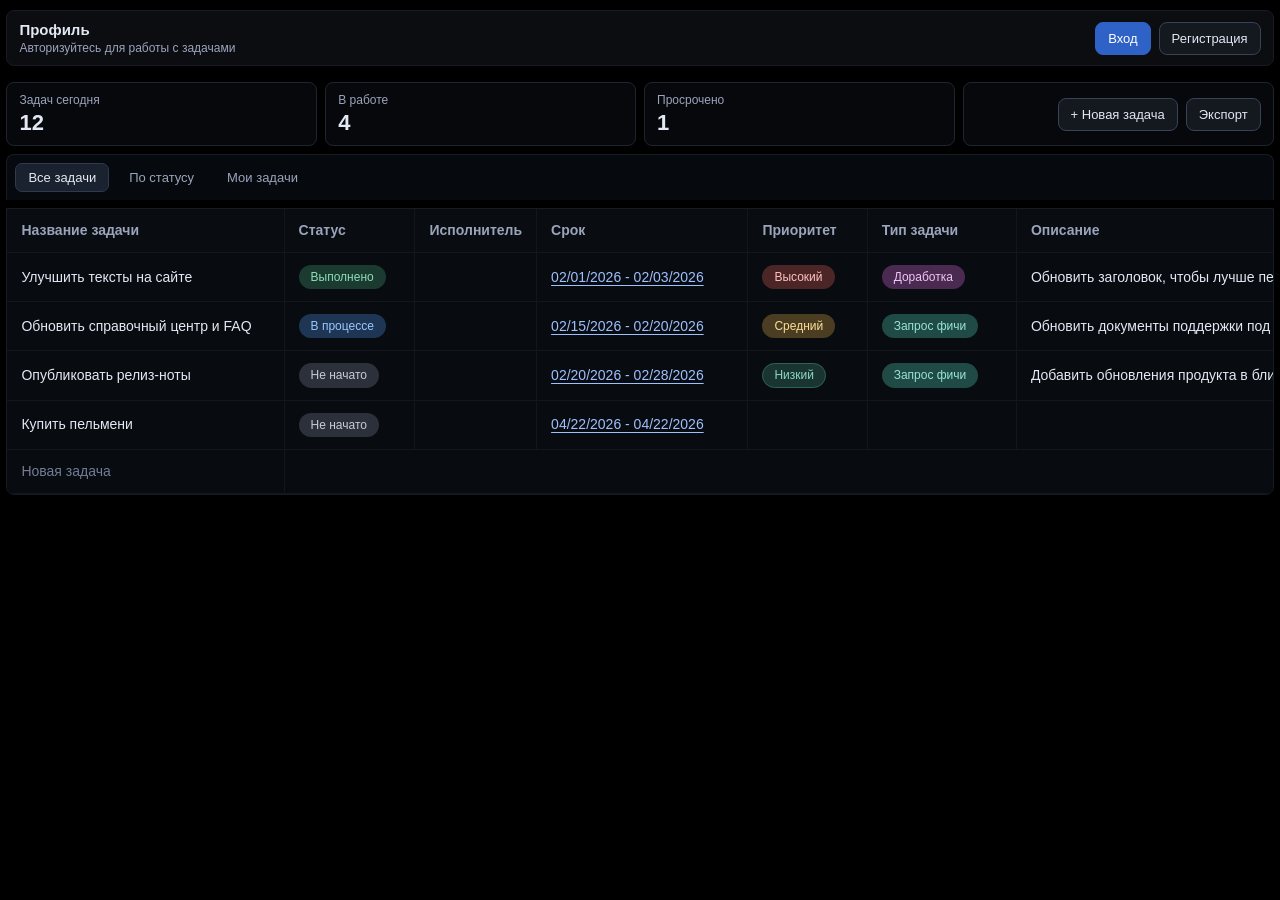
==== app/frontend/index.html @ a20e5a06 "Сделал временную верстку нашего сайта P.S Будет дорабатываться." ====
<!doctype html>
<html lang="ru">
<head>
  <meta charset="UTF-8">
  <meta name="viewport" content="width=device-width, initial-scale=1.0">
  <title>Планировщик</title>
  <link rel="stylesheet" href="./styles.css">
</head>
<body>
  <div class="workspace">
    <main class="main-content">
      <div class="auth-topbar">
        <div class="auth-title">
          <strong>Профиль</strong>
          <span>Авторизуйтесь для работы с задачами</span>
        </div>
        <div class="auth-actions">
          <button class="btn btn-primary" type="button">Вход</button>
          <button class="btn" type="button">Регистрация</button>
        </div>
      </div>

      <section class="dashboard-strip">
        <article class="stat-card">
          <span>Задач сегодня</span>
          <strong>12</strong>
        </article>
        <article class="stat-card">
          <span>В работе</span>
          <strong>4</strong>
        </article>
        <article class="stat-card">
          <span>Просрочено</span>
          <strong>1</strong>
        </article>
        <article class="stat-card quick-actions">
          <button class="btn" type="button">+ Новая задача</button>
          <button class="btn" type="button">Экспорт</button>
        </article>
      </section>

      <header class="views-bar">
        <button class="view-tab active" type="button">Все задачи</button>
        <button class="view-tab" type="button">По статусу</button>
        <button class="view-tab" type="button">Мои задачи</button>
      </header>

      <section class="table-wrap">
        <table class="tasks-table">
          <thead>
            <tr>
              <th>Название задачи</th>
              <th>Статус</th>
              <th>Исполнитель</th>
              <th>Срок</th>
              <th>Приоритет</th>
              <th>Тип задачи</th>
              <th>Описание</th>
              <th>Оценка</th>
            </tr>
          </thead>
          <tbody>
            <tr>
              <td>Улучшить тексты на сайте</td>
              <td><span class="pill done">Выполнено</span></td>
              <td></td>
              <td>
                <button class="date-trigger" type="button" data-start="2026-02-01" data-end="2026-02-03">02/01/2026 - 02/03/2026</button>
              </td>
              <td><span class="pill danger">Высокий</span></td>
              <td><span class="pill violet">Доработка</span></td>
              <td>Обновить заголовок, чтобы лучше передавать ценность продукта</td>
              <td><span class="pill amber">Средняя</span></td>
            </tr>
            <tr>
              <td>Обновить справочный центр и FAQ</td>
              <td><span class="pill progress">В процессе</span></td>
              <td></td>
              <td>
                <button class="date-trigger" type="button" data-start="2026-02-15" data-end="2026-02-20">02/15/2026 - 02/20/2026</button>
              </td>
              <td><span class="pill amber">Средний</span></td>
              <td><span class="pill mint">Запрос фичи</span></td>
              <td>Обновить документы поддержки под новый пользовательский сценарий</td>
              <td><span class="pill mint">Низкая</span></td>
            </tr>
            <tr>
              <td>Опубликовать релиз-ноты</td>
              <td><span class="pill neutral">Не начато</span></td>
              <td></td>
              <td>
                <button class="date-trigger" type="button" data-start="2026-02-20" data-end="2026-02-28">02/20/2026 - 02/28/2026</button>
              </td>
              <td><span class="pill mint-outline">Низкий</span></td>
              <td><span class="pill mint">Запрос фичи</span></td>
              <td>Добавить обновления продукта в ближайшие релиз-ноты</td>
              <td><span class="pill mint">Низкая</span></td>
            </tr>
            <tr>
              <td>Купить пельмени</td>
              <td><span class="pill neutral">Не начато</span></td>
              <td></td>
              <td>
                <button class="date-trigger" type="button" data-start="2026-04-22" data-end="2026-04-22">04/22/2026</button>
              </td>
              <td></td>
              <td></td>
              <td></td>
              <td></td>
            </tr>
            <tr class="new-task-row">
              <td>Новая задача</td>
              <td colspan="7"></td>
            </tr>
          </tbody>
        </table>
      </section>

      <section class="date-popover hidden" id="deadlinePopover" aria-label="Deadline picker">
        <h3>Дедлайны задачи</h3>
        <label class="field">
          <span>Начало выполнения</span>
          <input id="startDateInput" type="date">
        </label>
        <label class="field">
          <span>Конец выполнения</span>
          <input id="endDateInput" type="date">
        </label>
        <div class="popover-actions">
          <button class="btn btn-primary" id="saveDatesBtn" type="button">Сохранить</button>
          <button class="btn" id="closePopoverBtn" type="button">Закрыть</button>
        </div>
      </section>
    </main>
  </div>

  <script>
    const popover = document.getElementById("deadlinePopover");
    const startInput = document.getElementById("startDateInput");
    const endInput = document.getElementById("endDateInput");
    const saveBtn = document.getElementById("saveDatesBtn");
    const closeBtn = document.getElementById("closePopoverBtn");
    const triggers = document.querySelectorAll(".date-trigger");
    const workspace = document.querySelector(".workspace");
    let activeTrigger = null;

    function formatDate(isoDate) {
      if (!isoDate) return "";
      const [year, month, day] = isoDate.split("-");
      return month + "/" + day + "/" + year;
    }

    function formatDateRange(startDate, endDate) {
      const startFormatted = formatDate(startDate);
      const endFormatted = formatDate(endDate);
      if (startFormatted && endFormatted) return startFormatted + " - " + endFormatted;
      return endFormatted || startFormatted || "";
    }

    function openPopover(trigger) {
      activeTrigger = trigger;
      startInput.value = trigger.dataset.start || "";
      endInput.value = trigger.dataset.end || "";

      const triggerRect = trigger.getBoundingClientRect();
      const workspaceRect = workspace.getBoundingClientRect();
      popover.style.left = triggerRect.left - workspaceRect.left + 12 + "px";
      popover.style.top = triggerRect.bottom - workspaceRect.top + 10 + "px";
      popover.classList.remove("hidden");
    }

    function closePopover() {
      popover.classList.add("hidden");
      activeTrigger = null;
    }

    triggers.forEach((trigger) => {
      trigger.addEventListener("click", (event) => {
        event.stopPropagation();
        openPopover(trigger);
      });
      trigger.textContent = formatDateRange(trigger.dataset.start, trigger.dataset.end);
    });

    saveBtn.addEventListener("click", () => {
      if (!activeTrigger) return;
      activeTrigger.dataset.start = startInput.value;
      activeTrigger.dataset.end = endInput.value;
      activeTrigger.textContent = formatDateRange(startInput.value, endInput.value);
      closePopover();
    });

    closeBtn.addEventListener("click", closePopover);

    document.addEventListener("click", (event) => {
      if (popover.classList.contains("hidden")) return;
      if (!popover.contains(event.target)) closePopover();
    });
  </script>
</body>
</html>
---- app/frontend/styles.css ----
:root {
  --bg: #050607;
  --panel: #0b0d10;
  --panel-2: #14181f;
  --line: #171b23;
  --line-soft: #12161d;
  --text: #e2e8f4;
  --muted: #9aa4bb;
}

* {
  box-sizing: border-box;
}

html, body {
  margin: 0;
  min-height: 100%;
  background: #000;
  color: var(--text);
  font-family: Inter, "Segoe UI", Arial, sans-serif;
  color-scheme: dark;
}

.workspace {
  width: min(1700px, 99vw);
  margin: 10px auto;
}

.main-content {
  display: grid;
  gap: 8px;
}

.auth-topbar {
  display: flex;
  justify-content: space-between;
  align-items: center;
  gap: 12px;
  background: var(--panel);
  border: 1px solid var(--line);
  border-radius: 8px;
  padding: 10px 12px;
  margin-bottom: 8px;
}

.dashboard-strip {
  display: grid;
  grid-template-columns: repeat(4, minmax(0, 1fr));
  gap: 8px;
}

.stat-card {
  background: #06080c;
  border: 1px solid #1f2530;
  border-radius: 8px;
  padding: 10px 12px;
  display: grid;
  gap: 4px;
}

.stat-card span {
  color: var(--muted);
  font-size: 12px;
}

.stat-card strong {
  font-size: 22px;
  line-height: 1.1;
}

.quick-actions {
  display: flex;
  align-items: center;
  justify-content: flex-end;
  gap: 8px;
}

.auth-title {
  display: grid;
  gap: 3px;
}

.auth-title strong {
  font-size: 15px;
}

.auth-title span {
  color: var(--muted);
  font-size: 12px;
}

.auth-actions {
  display: flex;
  gap: 8px;
}

.btn {
  border-radius: 8px;
  border: 1px solid #394257;
  background: var(--panel-2);
  color: var(--text);
  padding: 8px 12px;
  font-size: 13px;
  cursor: pointer;
}

.btn-primary {
  border-color: #2f62c6;
  background: #2f62c6;
  color: #fff;
}

.views-bar {
  display: flex;
  gap: 7px;
  padding: 8px;
  border: 1px solid var(--line);
  border-bottom: none;
  background: #06090d;
  border-radius: 8px 8px 0 0;
}

.view-tab {
  border: 1px solid transparent;
  background: transparent;
  color: var(--muted);
  border-radius: 7px;
  padding: 6px 12px;
  font-size: 13px;
  cursor: pointer;
}

.view-tab.active {
  color: var(--text);
  background: #1a2230;
  border-color: #2d3a50;
}

.table-wrap {
  overflow-x: auto;
  border: 1px solid var(--line);
  border-radius: 0 0 8px 8px;
  background: #06080b;
}

.tasks-table {
  width: 100%;
  min-width: 1520px;
  border-collapse: collapse;
}

.tasks-table th,
.tasks-table td {
  border-right: 1px solid var(--line-soft);
  border-bottom: 1px solid var(--line-soft);
  padding: 12px 14px;
  font-size: 14px;
  line-height: 1.35;
  white-space: nowrap;
  text-align: left;
}

.tasks-table th {
  color: var(--muted);
  font-size: 14px;
  font-weight: 600;
  background: #090c11;
}

.tasks-table th:last-child,
.tasks-table td:last-child {
  border-right: none;
}

.tasks-table tbody td {
  background: #080b10;
}

.tasks-table tbody tr:hover td {
  background: #0d121a;
}

.tasks-table td:nth-child(1) { width: 300px; }
.tasks-table td:nth-child(2) { width: 150px; }
.tasks-table td:nth-child(3) { width: 120px; }
.tasks-table td:nth-child(4) { width: 250px; }
.tasks-table td:nth-child(5) { width: 140px; }
.tasks-table td:nth-child(6) { width: 180px; }
.tasks-table td:nth-child(7) { width: 380px; max-width: 380px; overflow: hidden; text-overflow: ellipsis; }
.tasks-table td:nth-child(8) { width: 170px; }

.new-task-row td {
  color: #737d93;
}

.pill {
  display: inline-block;
  border-radius: 999px;
  padding: 3px 11px;
  font-size: 12px;
  border: 1px solid transparent;
}

.done { color: #8dddb9; background: #1b3a30; }
.progress { color: #9bc7ff; background: #1e3654; }
.neutral { color: #c6ccda; background: #2b303a; }
.danger { color: #ffc0c0; background: #4c2626; }
.amber { color: #f9de96; background: #4b3d22; }
.violet { color: #efc6f6; background: #4a2a51; }
.mint { color: #99e4d3; background: #1f4a45; }
.mint-outline { color: #8ad7c4; background: #1a3431; border-color: #2d6459; }

.date-trigger {
  border: none;
  background: transparent;
  color: #9fc0ff;
  padding: 0;
  font: inherit;
  cursor: pointer;
  text-decoration: underline;
  text-underline-offset: 3px;
}

.date-popover {
  position: absolute;
  width: 340px;
  background: #171c26;
  border: 1px solid #303749;
  border-radius: 10px;
  box-shadow: 0 16px 30px rgba(0, 0, 0, 0.55);
  padding: 12px;
  z-index: 20;
}

.date-popover.hidden {
  display: none;
}

.date-popover h3 {
  margin: 0 0 12px;
  font-size: 15px;
}

.field {
  display: grid;
  gap: 7px;
  margin-bottom: 11px;
}

.field span {
  color: var(--muted);
  font-size: 12px;
}

.field input {
  width: 100%;
  border: 1px solid #3b4459;
  border-radius: 8px;
  padding: 8px 10px;
  background: #212836;
  color: var(--text);
  font-size: 13px;
}

.popover-actions {
  display: flex;
  gap: 8px;
  justify-content: flex-end;
}

@media (max-width: 1080px) {
  .auth-topbar {
    flex-wrap: wrap;
  }

  .dashboard-strip {
    grid-template-columns: repeat(2, minmax(0, 1fr));
  }

  .date-popover {
    position: fixed;
    inset: auto 12px 12px 12px;
    width: auto;
  }
}
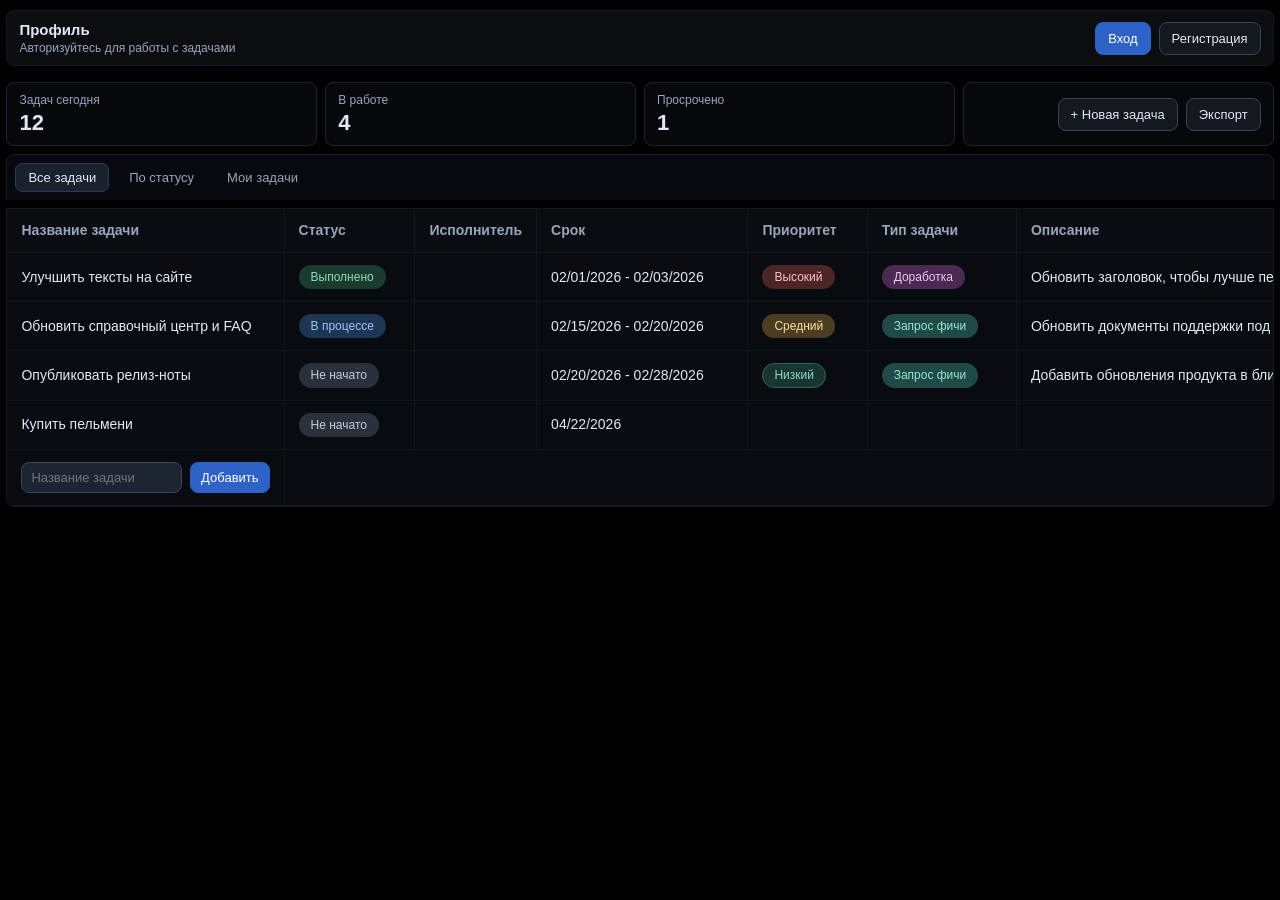
==== commit d40e3301: "Сделал возможность добавление новых задач" ====
--- a/app/frontend/index.html
+++ b/app/frontend/index.html
@@ -3,7 +3,7 @@
 <head>
   <meta charset="UTF-8">
   <meta name="viewport" content="width=device-width, initial-scale=1.0">
-  <title>Планировщик</title>
+  <title>TaskNotify</title>
   <link rel="stylesheet" href="./styles.css">
 </head>
 <body>
@@ -23,18 +23,18 @@
       <section class="dashboard-strip">
         <article class="stat-card">
           <span>Задач сегодня</span>
-          <strong>12</strong>
+          <strong id="tasksTodayCount">12</strong>
         </article>
         <article class="stat-card">
           <span>В работе</span>
-          <strong>4</strong>
+          <strong id="inProgressCount">4</strong>
         </article>
         <article class="stat-card">
           <span>Просрочено</span>
-          <strong>1</strong>
+          <strong id="overdueCount">1</strong>
         </article>
         <article class="stat-card quick-actions">
-          <button class="btn" type="button">+ Новая задача</button>
+          <button class="btn" id="openTaskFormBtn" type="button">+ Новая задача</button>
           <button class="btn" type="button">Экспорт</button>
         </article>
       </section>
@@ -65,7 +65,7 @@
               <td><span class="pill done">Выполнено</span></td>
               <td></td>
               <td>
-                <button class="date-trigger" type="button" data-start="2026-02-01" data-end="2026-02-03">02/01/2026 - 02/03/2026</button>
+                02/01/2026 - 02/03/2026
               </td>
               <td><span class="pill danger">Высокий</span></td>
               <td><span class="pill violet">Доработка</span></td>
@@ -77,7 +77,7 @@
               <td><span class="pill progress">В процессе</span></td>
               <td></td>
               <td>
-                <button class="date-trigger" type="button" data-start="2026-02-15" data-end="2026-02-20">02/15/2026 - 02/20/2026</button>
+                02/15/2026 - 02/20/2026
               </td>
               <td><span class="pill amber">Средний</span></td>
               <td><span class="pill mint">Запрос фичи</span></td>
@@ -89,7 +89,7 @@
               <td><span class="pill neutral">Не начато</span></td>
               <td></td>
               <td>
-                <button class="date-trigger" type="button" data-start="2026-02-20" data-end="2026-02-28">02/20/2026 - 02/28/2026</button>
+                02/20/2026 - 02/28/2026
               </td>
               <td><span class="pill mint-outline">Низкий</span></td>
               <td><span class="pill mint">Запрос фичи</span></td>
@@ -101,7 +101,7 @@
               <td><span class="pill neutral">Не начато</span></td>
               <td></td>
               <td>
-                <button class="date-trigger" type="button" data-start="2026-04-22" data-end="2026-04-22">04/22/2026</button>
+                04/22/2026
               </td>
               <td></td>
               <td></td>
@@ -109,93 +109,20 @@
               <td></td>
             </tr>
             <tr class="new-task-row">
-              <td>Новая задача</td>
+              <td>
+                <div class="inline-name-cell">
+                  <input id="taskNameInput" class="table-input" type="text" placeholder="Название задачи">
+                  <button class="btn btn-primary btn-inline-add" id="addTaskBtn" type="button">Добавить</button>
+                </div>
+              </td>
               <td colspan="7"></td>
             </tr>
           </tbody>
         </table>
       </section>
-
-      <section class="date-popover hidden" id="deadlinePopover" aria-label="Deadline picker">
-        <h3>Дедлайны задачи</h3>
-        <label class="field">
-          <span>Начало выполнения</span>
-          <input id="startDateInput" type="date">
-        </label>
-        <label class="field">
-          <span>Конец выполнения</span>
-          <input id="endDateInput" type="date">
-        </label>
-        <div class="popover-actions">
-          <button class="btn btn-primary" id="saveDatesBtn" type="button">Сохранить</button>
-          <button class="btn" id="closePopoverBtn" type="button">Закрыть</button>
-        </div>
-      </section>
     </main>
   </div>
 
-  <script>
-    const popover = document.getElementById("deadlinePopover");
-    const startInput = document.getElementById("startDateInput");
-    const endInput = document.getElementById("endDateInput");
-    const saveBtn = document.getElementById("saveDatesBtn");
-    const closeBtn = document.getElementById("closePopoverBtn");
-    const triggers = document.querySelectorAll(".date-trigger");
-    const workspace = document.querySelector(".workspace");
-    let activeTrigger = null;
-
-    function formatDate(isoDate) {
-      if (!isoDate) return "";
-      const [year, month, day] = isoDate.split("-");
-      return month + "/" + day + "/" + year;
-    }
-
-    function formatDateRange(startDate, endDate) {
-      const startFormatted = formatDate(startDate);
-      const endFormatted = formatDate(endDate);
-      if (startFormatted && endFormatted) return startFormatted + " - " + endFormatted;
-      return endFormatted || startFormatted || "";
-    }
-
-    function openPopover(trigger) {
-      activeTrigger = trigger;
-      startInput.value = trigger.dataset.start || "";
-      endInput.value = trigger.dataset.end || "";
-
-      const triggerRect = trigger.getBoundingClientRect();
-      const workspaceRect = workspace.getBoundingClientRect();
-      popover.style.left = triggerRect.left - workspaceRect.left + 12 + "px";
-      popover.style.top = triggerRect.bottom - workspaceRect.top + 10 + "px";
-      popover.classList.remove("hidden");
-    }
-
-    function closePopover() {
-      popover.classList.add("hidden");
-      activeTrigger = null;
-    }
-
-    triggers.forEach((trigger) => {
-      trigger.addEventListener("click", (event) => {
-        event.stopPropagation();
-        openPopover(trigger);
-      });
-      trigger.textContent = formatDateRange(trigger.dataset.start, trigger.dataset.end);
-    });
-
-    saveBtn.addEventListener("click", () => {
-      if (!activeTrigger) return;
-      activeTrigger.dataset.start = startInput.value;
-      activeTrigger.dataset.end = endInput.value;
-      activeTrigger.textContent = formatDateRange(startInput.value, endInput.value);
-      closePopover();
-    });
-
-    closeBtn.addEventListener("click", closePopover);
-
-    document.addEventListener("click", (event) => {
-      if (popover.classList.contains("hidden")) return;
-      if (!popover.contains(event.target)) closePopover();
-    });
-  </script>
+  <script src="./script.js"></script>
 </body>
 </html>
--- a/app/frontend/styles.css
+++ b/app/frontend/styles.css
@@ -47,6 +47,10 @@
   display: grid;
   grid-template-columns: repeat(4, minmax(0, 1fr));
   gap: 8px;
+}
+
+.hidden {
+  display: none;
 }
 
 .stat-card {
@@ -190,7 +194,34 @@
 .tasks-table td:nth-child(8) { width: 170px; }
 
 .new-task-row td {
-  color: #737d93;
+  background: #0b1119;
+}
+
+.table-input {
+  width: 100%;
+  border: 1px solid #3b4459;
+  border-radius: 8px;
+  padding: 7px 9px;
+  background: #1d2533;
+  color: var(--text);
+  font-size: 13px;
+}
+
+.inline-name-cell {
+  display: flex;
+  gap: 8px;
+  align-items: center;
+}
+
+.inline-date-inputs {
+  display: grid;
+  grid-template-columns: 1fr 1fr;
+  gap: 6px;
+}
+
+.btn-inline-add {
+  white-space: nowrap;
+  padding: 7px 10px;
 }
 
 .pill {
@@ -252,7 +283,9 @@
   font-size: 12px;
 }
 
-.field input {
+.field input,
+.field select,
+.field textarea {
   width: 100%;
   border: 1px solid #3b4459;
   border-radius: 8px;
@@ -260,6 +293,11 @@
   background: #212836;
   color: var(--text);
   font-size: 13px;
+}
+
+.field textarea {
+  resize: vertical;
+  min-height: 72px;
 }
 
 .popover-actions {
@@ -275,6 +313,10 @@
 
   .dashboard-strip {
     grid-template-columns: repeat(2, minmax(0, 1fr));
+  }
+
+  .inline-date-inputs {
+    grid-template-columns: 1fr;
   }
 
   .date-popover {
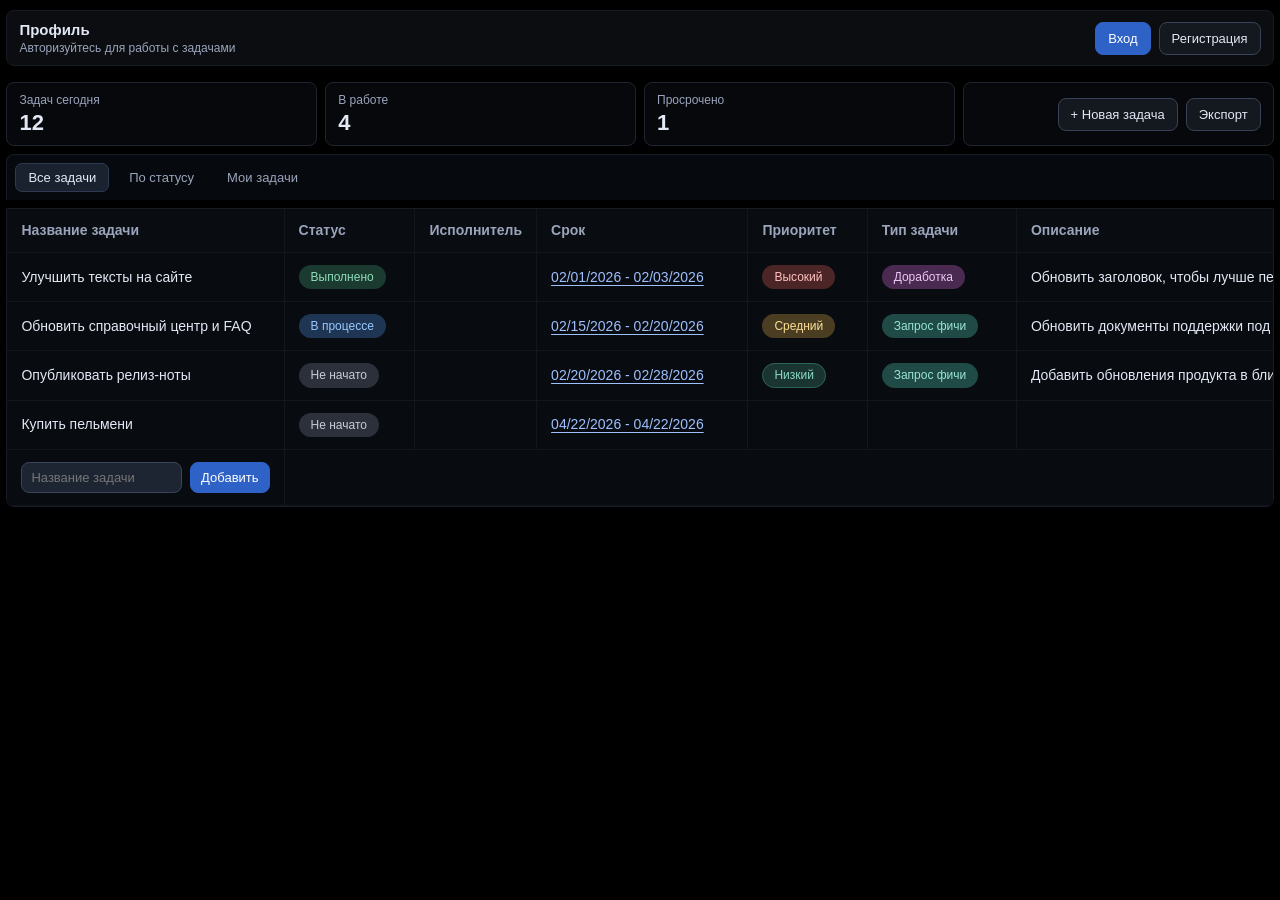
==== commit 6b7cc6e6: "Появилась возможность выбора срока выполнения добавленной задачи" ====
--- a/app/frontend/index.html
+++ b/app/frontend/index.html
@@ -65,7 +65,7 @@
               <td><span class="pill done">Выполнено</span></td>
               <td></td>
               <td>
-                02/01/2026 - 02/03/2026
+                <button class="date-trigger" type="button" data-start="2026-02-01" data-end="2026-02-03">02/01/2026 - 02/03/2026</button>
               </td>
               <td><span class="pill danger">Высокий</span></td>
               <td><span class="pill violet">Доработка</span></td>
@@ -77,7 +77,7 @@
               <td><span class="pill progress">В процессе</span></td>
               <td></td>
               <td>
-                02/15/2026 - 02/20/2026
+                <button class="date-trigger" type="button" data-start="2026-02-15" data-end="2026-02-20">02/15/2026 - 02/20/2026</button>
               </td>
               <td><span class="pill amber">Средний</span></td>
               <td><span class="pill mint">Запрос фичи</span></td>
@@ -89,7 +89,7 @@
               <td><span class="pill neutral">Не начато</span></td>
               <td></td>
               <td>
-                02/20/2026 - 02/28/2026
+                <button class="date-trigger" type="button" data-start="2026-02-20" data-end="2026-02-28">02/20/2026 - 02/28/2026</button>
               </td>
               <td><span class="pill mint-outline">Низкий</span></td>
               <td><span class="pill mint">Запрос фичи</span></td>
@@ -101,7 +101,7 @@
               <td><span class="pill neutral">Не начато</span></td>
               <td></td>
               <td>
-                04/22/2026
+                <button class="date-trigger" type="button" data-start="2026-04-22" data-end="2026-04-22">04/22/2026</button>
               </td>
               <td></td>
               <td></td>
@@ -120,6 +120,22 @@
           </tbody>
         </table>
       </section>
+
+      <section class="date-popover hidden" id="deadlinePopover" aria-label="Deadline picker">
+        <h3>Дедлайны задачи</h3>
+        <label class="field">
+          <span>Начало выполнения</span>
+          <input id="startDateInput" type="date">
+        </label>
+        <label class="field">
+          <span>Конец выполнения</span>
+          <input id="endDateInput" type="date">
+        </label>
+        <div class="popover-actions">
+          <button class="btn btn-primary" id="saveDatesBtn" type="button">Сохранить</button>
+          <button class="btn" id="closePopoverBtn" type="button">Закрыть</button>
+        </div>
+      </section>
     </main>
   </div>
 
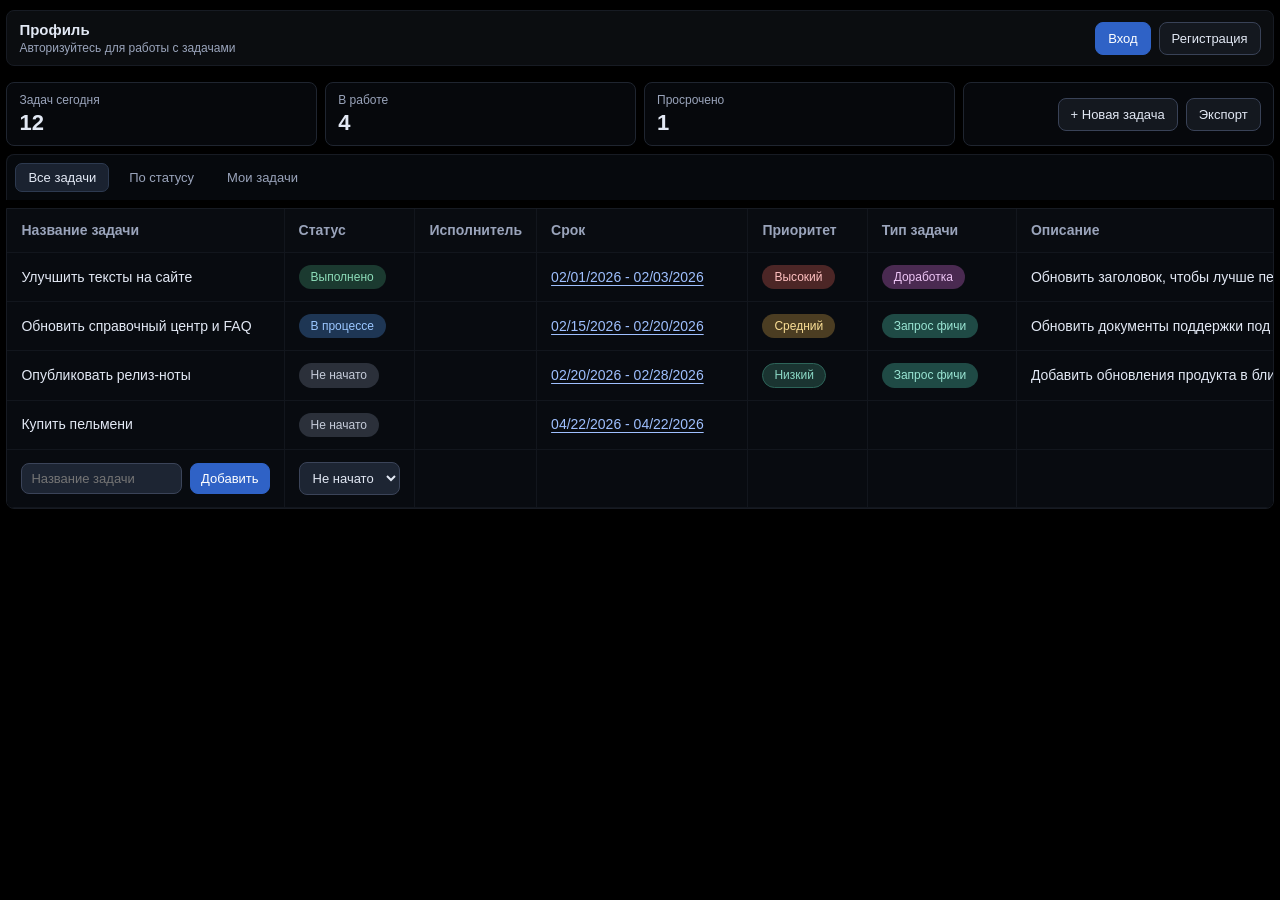
==== commit c3cee632: "Добавил возможность назначения статуса к задаче" ====
--- a/app/frontend/index.html
+++ b/app/frontend/index.html
@@ -115,7 +115,19 @@
                   <button class="btn btn-primary btn-inline-add" id="addTaskBtn" type="button">Добавить</button>
                 </div>
               </td>
-              <td colspan="7"></td>
+              <td>
+                <select id="taskStatusInput" class="table-input" aria-label="Статус задачи">
+                  <option value="Не начато" selected>Не начато</option>
+                  <option value="В процессе">В процессе</option>
+                  <option value="Выполнено">Выполнено</option>
+                </select>
+              </td>
+              <td></td>
+              <td></td>
+              <td></td>
+              <td></td>
+              <td></td>
+              <td></td>
             </tr>
           </tbody>
         </table>
--- a/app/frontend/styles.css
+++ b/app/frontend/styles.css
@@ -171,6 +171,23 @@
   background: #090c11;
 }
 
+.cell-input,
+.cell-select,
+.cell-textarea {
+  width: 100%;
+  border: 1px solid #3b4459;
+  border-radius: 8px;
+  padding: 7px 9px;
+  background: #1d2533;
+  color: var(--text);
+  font-size: 13px;
+}
+
+.cell-textarea {
+  resize: vertical;
+  min-height: 64px;
+}
+
 .tasks-table th:last-child,
 .tasks-table td:last-child {
   border-right: none;
@@ -211,6 +228,24 @@
   display: flex;
   gap: 8px;
   align-items: center;
+}
+
+.task-title-wrap {
+  display: flex;
+  gap: 10px;
+  align-items: center;
+  justify-content: space-between;
+}
+
+.btn-danger {
+  border-color: #7a2b2b;
+  background: #3a1818;
+  color: #ffd7d7;
+}
+
+.btn-inline-delete {
+  white-space: nowrap;
+  padding: 7px 10px;
 }
 
 .inline-date-inputs {
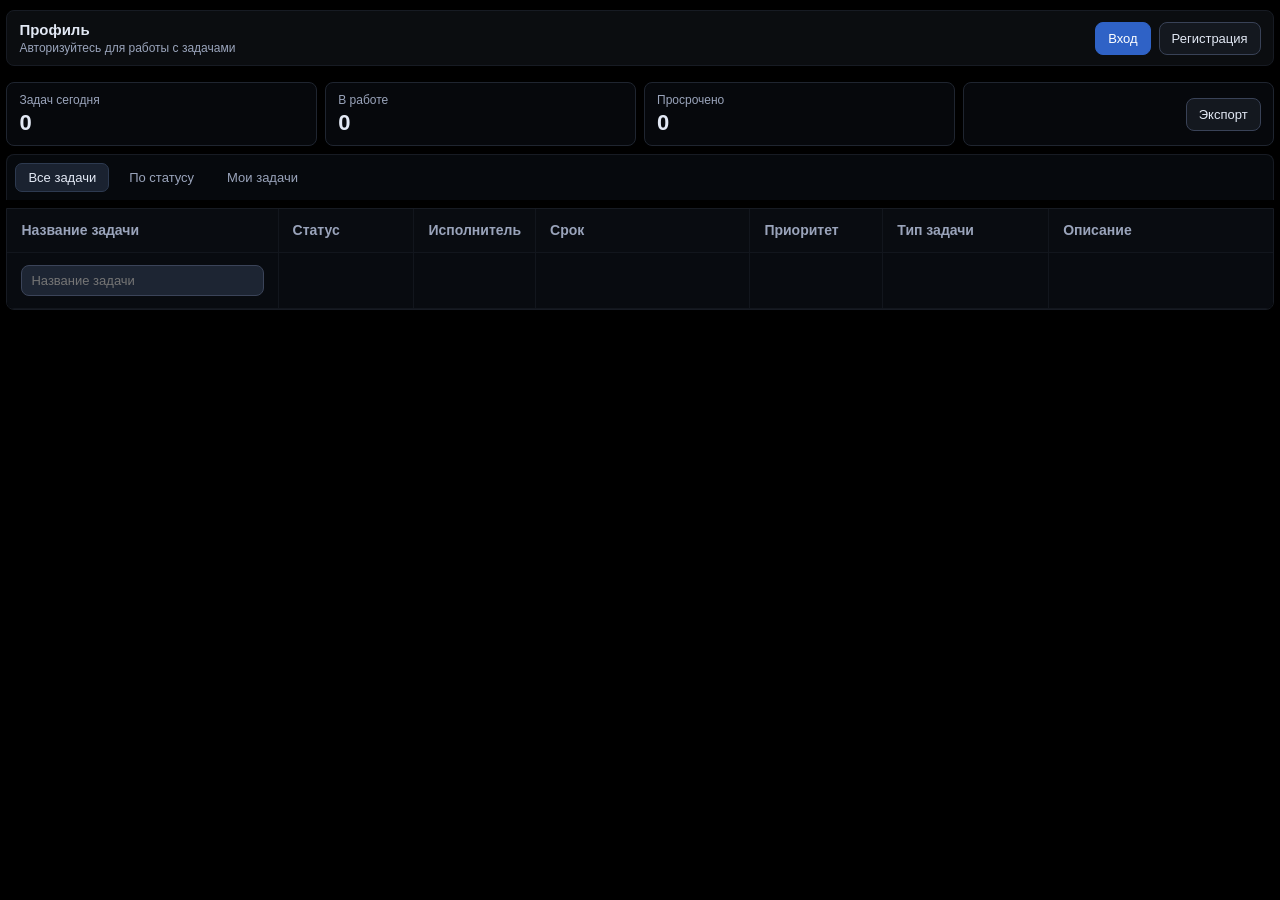
==== commit fcda7cb7: "Появились возможности добавление статуса, исполнителя, приоритета, типа задачи, описания и оценки. Т" ====
--- a/app/frontend/index.html
+++ b/app/frontend/index.html
@@ -23,18 +23,17 @@
       <section class="dashboard-strip">
         <article class="stat-card">
           <span>Задач сегодня</span>
-          <strong id="tasksTodayCount">12</strong>
+          <strong id="tasksTodayCount">0</strong>
         </article>
         <article class="stat-card">
           <span>В работе</span>
-          <strong id="inProgressCount">4</strong>
+          <strong id="inProgressCount">0</strong>
         </article>
         <article class="stat-card">
           <span>Просрочено</span>
-          <strong id="overdueCount">1</strong>
+          <strong id="overdueCount">0</strong>
         </article>
         <article class="stat-card quick-actions">
-          <button class="btn" id="openTaskFormBtn" type="button">+ Новая задача</button>
           <button class="btn" type="button">Экспорт</button>
         </article>
       </section>
@@ -60,74 +59,49 @@
             </tr>
           </thead>
           <tbody>
-            <tr>
-              <td>Улучшить тексты на сайте</td>
-              <td><span class="pill done">Выполнено</span></td>
-              <td></td>
-              <td>
-                <button class="date-trigger" type="button" data-start="2026-02-01" data-end="2026-02-03">02/01/2026 - 02/03/2026</button>
-              </td>
-              <td><span class="pill danger">Высокий</span></td>
-              <td><span class="pill violet">Доработка</span></td>
-              <td>Обновить заголовок, чтобы лучше передавать ценность продукта</td>
-              <td><span class="pill amber">Средняя</span></td>
-            </tr>
-            <tr>
-              <td>Обновить справочный центр и FAQ</td>
-              <td><span class="pill progress">В процессе</span></td>
-              <td></td>
-              <td>
-                <button class="date-trigger" type="button" data-start="2026-02-15" data-end="2026-02-20">02/15/2026 - 02/20/2026</button>
-              </td>
-              <td><span class="pill amber">Средний</span></td>
-              <td><span class="pill mint">Запрос фичи</span></td>
-              <td>Обновить документы поддержки под новый пользовательский сценарий</td>
-              <td><span class="pill mint">Низкая</span></td>
-            </tr>
-            <tr>
-              <td>Опубликовать релиз-ноты</td>
-              <td><span class="pill neutral">Не начато</span></td>
-              <td></td>
-              <td>
-                <button class="date-trigger" type="button" data-start="2026-02-20" data-end="2026-02-28">02/20/2026 - 02/28/2026</button>
-              </td>
-              <td><span class="pill mint-outline">Низкий</span></td>
-              <td><span class="pill mint">Запрос фичи</span></td>
-              <td>Добавить обновления продукта в ближайшие релиз-ноты</td>
-              <td><span class="pill mint">Низкая</span></td>
-            </tr>
-            <tr>
-              <td>Купить пельмени</td>
-              <td><span class="pill neutral">Не начато</span></td>
-              <td></td>
-              <td>
-                <button class="date-trigger" type="button" data-start="2026-04-22" data-end="2026-04-22">04/22/2026</button>
-              </td>
-              <td></td>
-              <td></td>
-              <td></td>
-              <td></td>
-            </tr>
             <tr class="new-task-row">
               <td>
                 <div class="inline-name-cell">
                   <input id="taskNameInput" class="table-input" type="text" placeholder="Название задачи">
-                  <button class="btn btn-primary btn-inline-add" id="addTaskBtn" type="button">Добавить</button>
+                  <button class="btn btn-primary btn-inline-add hidden" id="addTaskBtn" type="button">Добавить</button>
                 </div>
               </td>
               <td>
-                <select id="taskStatusInput" class="table-input" aria-label="Статус задачи">
+                <button id="taskStatusDisplay" class="cell-display" type="button" aria-label="Выбрать статус задачи">Не начато</button>
+                <select id="taskStatusInput" class="table-input is-collapsed" aria-label="Статус задачи">
                   <option value="Не начато" selected>Не начато</option>
                   <option value="В процессе">В процессе</option>
                   <option value="Выполнено">Выполнено</option>
                 </select>
               </td>
-              <td></td>
-              <td></td>
-              <td></td>
-              <td></td>
-              <td></td>
-              <td></td>
+              <td>
+                <input id="taskAssigneeInput" class="table-input hidden" type="text" placeholder="Исполнитель">
+              </td>
+              <td>
+                <button id="taskDeadlineTrigger" class="date-trigger hidden" type="button" data-start="" data-end="">Указать дедлайн</button>
+              </td>
+              <td>
+                <select id="taskPriorityInput" class="table-input hidden" aria-label="Приоритет">
+                  <option value="Низкий">Низкий</option>
+                  <option value="Средний">Средний</option>
+                  <option value="Высокий">Высокий</option>
+                </select>
+              </td>
+              <td>
+                <button id="taskTypeDisplay" class="cell-display" type="button" aria-label="Указать тип задачи">Указать тип</button>
+                <input id="taskTypeInput" class="table-input is-collapsed" type="text" placeholder="Тип задачи">
+              </td>
+              <td>
+                <textarea id="taskDescriptionInput" class="table-input hidden" placeholder="Описание"></textarea>
+              </td>
+              <td>
+                <select id="taskEstimateInput" class="table-input hidden" aria-label="Оценка">
+                  <option value="" selected>Оценка…</option>
+                  <option value="Низкая">Низкая</option>
+                  <option value="Средняя">Средняя</option>
+                  <option value="Высокая">Высокая</option>
+                </select>
+              </td>
             </tr>
           </tbody>
         </table>
--- a/app/frontend/styles.css
+++ b/app/frontend/styles.css
@@ -214,6 +214,16 @@
   background: #0b1119;
 }
 
+/* Compact add-row until task title is typed. */
+.new-task-row.is-compact td:not(:first-child) {
+  padding-top: 0;
+  padding-bottom: 0;
+}
+
+.new-task-row.is-compact td:not(:first-child) > * {
+  display: none !important;
+}
+
 .table-input {
   width: 100%;
   border: 1px solid #3b4459;
@@ -222,6 +232,28 @@
   background: #1d2533;
   color: var(--text);
   font-size: 13px;
+}
+
+.table-input.is-collapsed {
+  display: none;
+}
+
+.cell-display {
+  width: 100%;
+  text-align: left;
+  border: 1px dashed #3b4459;
+  border-radius: 8px;
+  padding: 7px 9px;
+  background: #0f1420;
+  color: var(--muted);
+  font-size: 13px;
+  cursor: pointer;
+}
+
+.cell-display.has-value {
+  border-style: solid;
+  background: #121a27;
+  color: var(--text);
 }
 
 .inline-name-cell {
@@ -247,6 +279,22 @@
   white-space: nowrap;
   padding: 7px 10px;
 }
+
+/* Hide delete action until user intent (hover/focus). */
+.delete-task-btn {
+  opacity: 0;
+  pointer-events: none;
+  transform: translateY(1px);
+  transition: opacity 120ms ease, transform 120ms ease;
+}
+
+.tasks-table tbody tr:hover .delete-task-btn,
+.tasks-table tbody tr:focus-within .delete-task-btn {
+  opacity: 1;
+  pointer-events: auto;
+  transform: translateY(0);
+}
+
 
 .inline-date-inputs {
   display: grid;
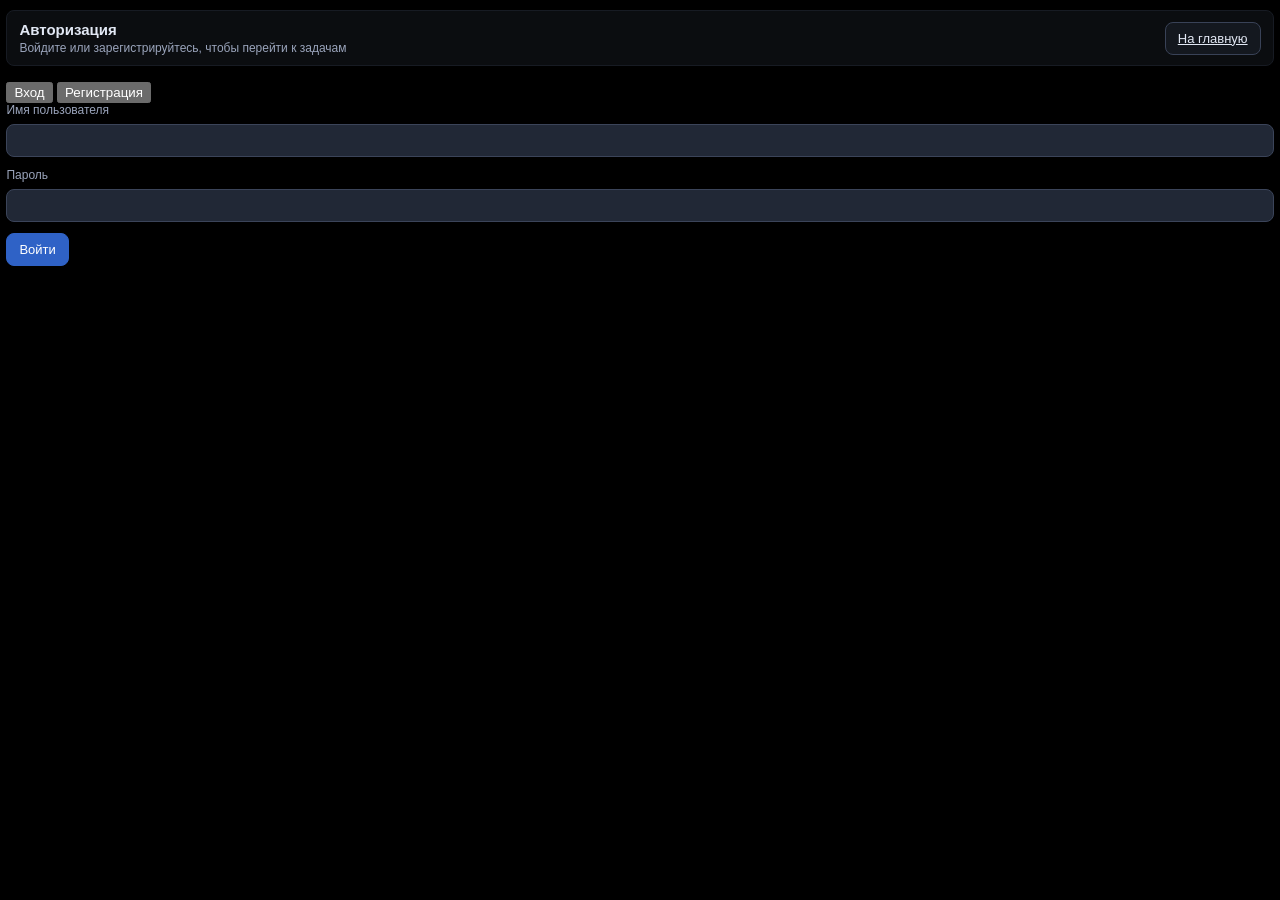
==== commit a2fc1876: "Код разбит на модули для более легкого поддерживания. Так же добавлен вход и регистрация" ====
--- a/app/frontend/index.html
+++ b/app/frontend/index.html
@@ -11,12 +11,12 @@
     <main class="main-content">
       <div class="auth-topbar">
         <div class="auth-title">
-          <strong>Профиль</strong>
-          <span>Авторизуйтесь для работы с задачами</span>
+          <strong id="authHeaderTitle">Профиль</strong>
+          <span id="authHeaderSubtitle">Загрузка профиля...</span>
         </div>
         <div class="auth-actions">
-          <button class="btn btn-primary" type="button">Вход</button>
-          <button class="btn" type="button">Регистрация</button>
+          <a class="btn hidden" id="goAuthLink" href="./auth.html">Вход / регистрация</a>
+          <button id="logoutBtn" class="btn btn-danger" type="button">Выйти</button>
         </div>
       </div>
 
@@ -33,16 +33,20 @@
           <span>Просрочено</span>
           <strong id="overdueCount">0</strong>
         </article>
-        <article class="stat-card quick-actions">
-          <button class="btn" type="button">Экспорт</button>
-        </article>
       </section>
 
       <header class="views-bar">
-        <button class="view-tab active" type="button">Все задачи</button>
-        <button class="view-tab" type="button">По статусу</button>
-        <button class="view-tab" type="button">Мои задачи</button>
+        <button class="view-tab active" type="button" data-view="all">Все задачи</button>
+        <button id="statusViewTab" class="view-tab" type="button" data-view="status">По статусу</button>
       </header>
+
+      <section id="statusFilterPopover" class="status-filter-popover hidden" aria-label="Фильтр задач по статусу">
+        <select id="statusViewSelect" class="status-filter-select" size="3" aria-label="Фильтр по статусу">
+          <option value="Не начато">Не начато</option>
+          <option value="В процессе">В процессе</option>
+          <option value="Выполнено">Выполнено</option>
+        </select>
+      </section>
 
       <section class="table-wrap">
         <table class="tasks-table">
@@ -50,12 +54,10 @@
             <tr>
               <th>Название задачи</th>
               <th>Статус</th>
-              <th>Исполнитель</th>
               <th>Срок</th>
               <th>Приоритет</th>
               <th>Тип задачи</th>
               <th>Описание</th>
-              <th>Оценка</th>
             </tr>
           </thead>
           <tbody>
@@ -75,9 +77,6 @@
                 </select>
               </td>
               <td>
-                <input id="taskAssigneeInput" class="table-input hidden" type="text" placeholder="Исполнитель">
-              </td>
-              <td>
                 <button id="taskDeadlineTrigger" class="date-trigger hidden" type="button" data-start="" data-end="">Указать дедлайн</button>
               </td>
               <td>
@@ -93,14 +92,6 @@
               </td>
               <td>
                 <textarea id="taskDescriptionInput" class="table-input hidden" placeholder="Описание"></textarea>
-              </td>
-              <td>
-                <select id="taskEstimateInput" class="table-input hidden" aria-label="Оценка">
-                  <option value="" selected>Оценка…</option>
-                  <option value="Низкая">Низкая</option>
-                  <option value="Средняя">Средняя</option>
-                  <option value="Высокая">Высокая</option>
-                </select>
               </td>
             </tr>
           </tbody>
@@ -125,6 +116,6 @@
     </main>
   </div>
 
-  <script src="./script.js"></script>
+  <script type="module" src="./script.js"></script>
 </body>
 </html>
